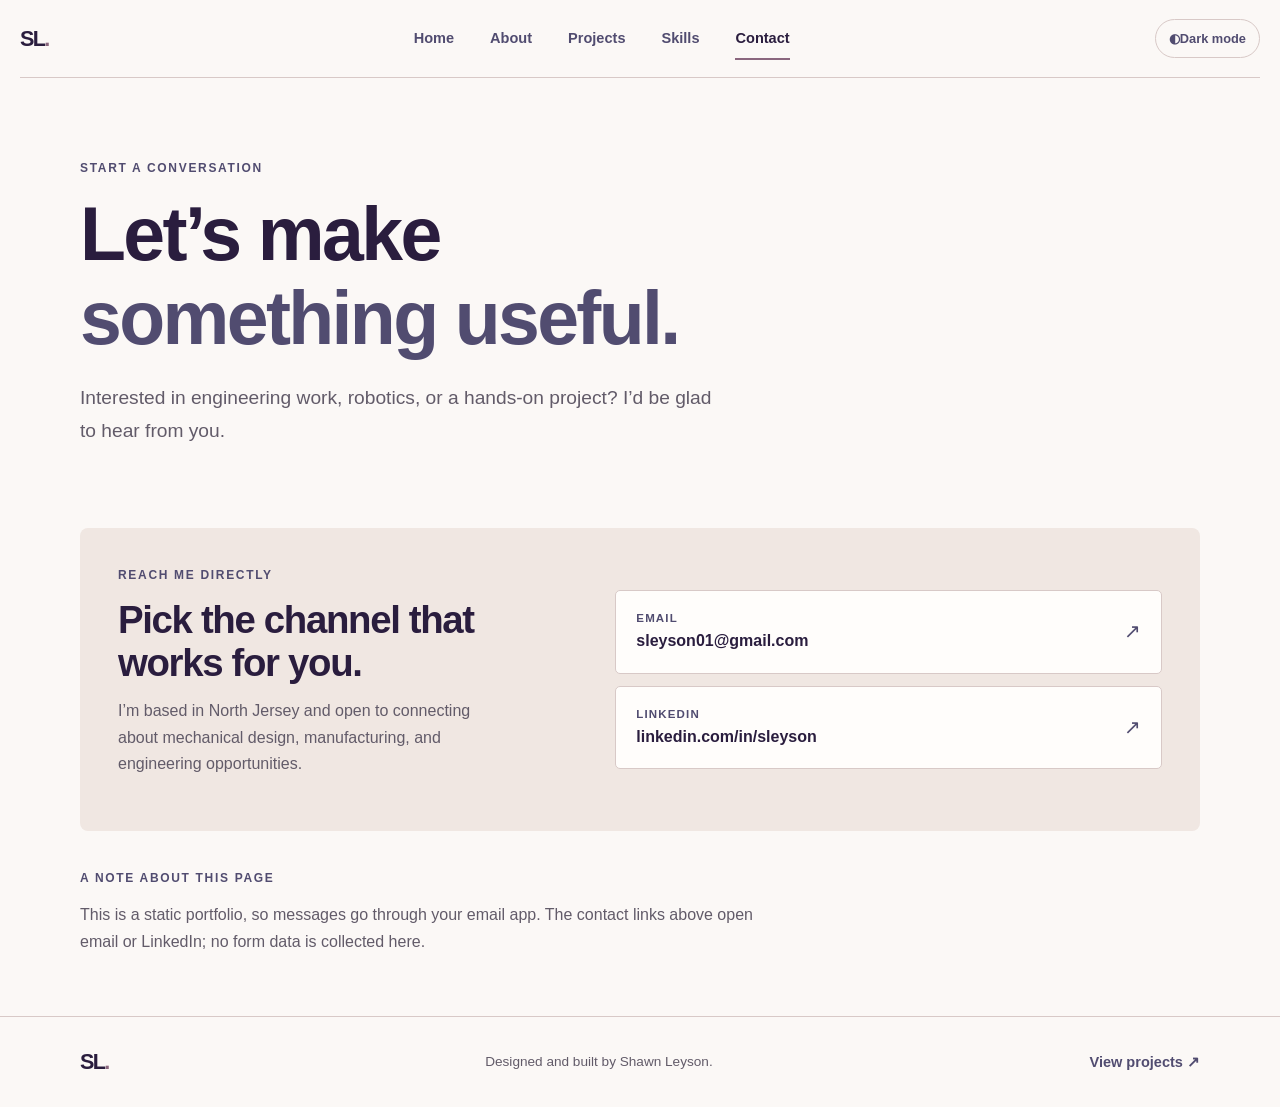
==== contact.html @ 82eadacd "Build editable engineering portfolio website" ====
<!doctype html>
<html lang="en"><head><meta charset="utf-8"><meta name="viewport" content="width=device-width, initial-scale=1"><meta name="description" content="Contact mechanical engineering technology student Shawn Leyson by email or LinkedIn."><title>Contact | Shawn Leyson</title><link rel="stylesheet" href="styles.css"><script src="script.js" defer></script></head>
<body><a class="skip-link" href="#main">Skip to content</a><header class="site-header"><a class="brand" href="index.html" aria-label="Shawn Leyson, home">SL<span>.</span></a><button class="menu-toggle" type="button" aria-expanded="false" aria-controls="site-nav"><span class="menu-icon" aria-hidden="true"></span><span class="sr-only">Open navigation</span></button><nav class="site-nav" id="site-nav" aria-label="Main navigation"><a href="index.html">Home</a><a href="about.html">About</a><a href="projects.html">Projects</a><a href="skills.html">Skills</a><a aria-current="page" href="contact.html">Contact</a></nav><button class="theme-toggle" type="button" aria-pressed="false"><span aria-hidden="true">◐</span> <span class="theme-label">Dark mode</span></button></header>
<main id="main" class="wrap page-main contact-main">
  <!-- MOVEABLE SECTION: introduction. -->
  <section class="page-intro"><p class="eyebrow">Start a conversation</p><h1>Let’s make<br><span>something useful.</span></h1><p class="lede">Interested in engineering work, robotics, or a hands-on project? I’d be glad to hear from you.</p></section>
  <!-- MOVEABLE SECTION: contact links. -->
  <section class="contact-panel"><div><p class="eyebrow">Reach me directly</p><h2>Pick the channel that works for you.</h2><p class="contact-note">I’m based in North Jersey and open to connecting about mechanical design, manufacturing, and engineering opportunities.</p></div><div class="contact-links"><a class="contact-link" href="mailto:sleyson01@gmail.com"><span><small>Email</small><strong>sleyson01@gmail.com</strong></span><span aria-hidden="true">↗</span></a><a class="contact-link" href="https://www.linkedin.com/in/sleyson" target="_blank" rel="noopener noreferrer"><span><small>LinkedIn</small><strong>linkedin.com/in/sleyson</strong></span><span aria-hidden="true">↗</span></a></div></section>
  <section class="contact-footnote"><p class="eyebrow">A note about this page</p><p>This is a static portfolio, so messages go through your email app. The contact links above open email or LinkedIn; no form data is collected here.</p></section>
</main><footer class="site-footer"><div class="wrap footer-inner"><a class="brand" href="index.html">SL<span>.</span></a><p>Designed and built by Shawn Leyson.</p><a href="projects.html">View projects <span aria-hidden="true">↗</span></a></div></footer></body></html>
---- styles.css ----
/* Shawn Leyson portfolio: move sections in the page HTML; edit visual tokens here. */
:root{color-scheme:light;--plum:#2A1D3E;--slate:#514C70;--mauve:#A28EA0;--rose:#C6A8A7;--cream:#F0E7E2;--paper:#FBF8F6;--ink:#2A1D3E;--muted:#625b69;--line:#d8c9c7;--card:#fffdfb;--shadow:0 18px 50px rgba(42,29,62,.09);--max:1120px;--sans:Inter,"Segoe UI",Roboto,"Helvetica Neue",Arial,sans-serif}
*{box-sizing:border-box}html{scroll-behavior:smooth}body{margin:0;background:var(--paper);color:var(--ink);font-family:var(--sans);font-size:16px;line-height:1.65}a{color:inherit}img{display:block;max-width:100%}.wrap{width:min(var(--max),calc(100% - 40px));margin-inline:auto}.sr-only{position:absolute;width:1px;height:1px;padding:0;margin:-1px;overflow:hidden;clip:rect(0,0,0,0);white-space:nowrap;border:0}.skip-link{position:absolute;top:-60px;left:16px;z-index:20;background:var(--plum);color:#fff;padding:10px 16px;border-radius:0 0 8px 8px}.skip-link:focus{top:0}:focus-visible{outline:3px solid #8a5c87;outline-offset:4px;border-radius:3px}
.site-header{min-height:78px;width:min(1280px,calc(100% - 40px));margin:auto;display:flex;align-items:center;gap:28px;border-bottom:1px solid var(--line)}.brand{font-size:1.35rem;font-weight:850;letter-spacing:-.08em;text-decoration:none;color:var(--plum)}.brand span{color:#8a667e}.site-nav{display:flex;align-items:center;justify-content:center;gap:clamp(15px,3vw,36px);margin-inline:auto}.site-nav a,.site-footer a:not(.brand){font-size:.91rem;text-decoration:none;color:var(--slate);font-weight:650}.site-nav a:hover,.site-nav a[aria-current=page]{color:var(--plum)}.site-nav a[aria-current=page]{box-shadow:inset 0 -2px #8a667e;padding-block:9px}.theme-toggle,.menu-toggle{font:inherit;color:var(--slate);background:transparent;border:1px solid var(--line);border-radius:999px;padding:8px 13px;cursor:pointer}.theme-toggle{display:none;font-size:.8rem;font-weight:650}.js-enabled .theme-toggle{display:inline-flex}.menu-toggle{display:none}
h1,h2,h3,p{margin-top:0}h1,h2,h3{line-height:1.12;letter-spacing:-.035em}h1{font-size:clamp(2.8rem,7vw,5.25rem);margin-bottom:22px;font-weight:800}h1 span,.page-intro h1 span{color:var(--slate)}h2{font-size:clamp(1.8rem,4vw,2.8rem);margin-bottom:14px}h3{font-size:1.28rem;margin-bottom:9px}p{margin-bottom:16px}.eyebrow,.card-kicker{font-size:.75rem;text-transform:uppercase;letter-spacing:.14em;font-weight:750;color:var(--slate)}.eyebrow{margin-bottom:13px}.lede{font-size:clamp(1.06rem,1.5vw,1.23rem);line-height:1.7;color:var(--muted);max-width:650px}.hero{display:grid;grid-template-columns:1.12fr .88fr;gap:52px;align-items:center;padding-block:88px 100px;min-height:570px}.hero-copy{padding-block:15px}.hero-art{height:340px;position:relative;display:grid;place-items:center;background:radial-gradient(ellipse at center,rgba(198,168,167,.42),rgba(240,231,226,.14) 62%,transparent 63%);overflow:hidden}.orbit{position:absolute;border:1px solid rgba(81,76,112,.28);border-radius:50%;transform:rotate(-24deg)}.orbit-one{width:360px;height:145px}.orbit-two{width:290px;height:245px;transform:rotate(35deg)}.gear{position:absolute;color:var(--plum);filter:drop-shadow(0 16px 20px rgba(42,29,62,.16));line-height:1}.gear-large{font-size:165px;transform:rotate(12deg)}.gear-small{font-size:70px;left:18%;top:19%;color:var(--slate)}.art-label{position:absolute;right:3%;bottom:14%;padding:7px 12px;background:var(--paper);border:1px solid var(--line);border-radius:20px;font-size:.68rem;text-transform:uppercase;letter-spacing:.13em;color:var(--slate);font-weight:700}.button-row{display:flex;align-items:center;gap:25px;flex-wrap:wrap;margin-top:28px}.button{min-height:48px;display:inline-flex;align-items:center;justify-content:center;gap:16px;padding:12px 20px;border-radius:5px;text-decoration:none;font-size:.91rem;font-weight:700;transition:transform .18s ease,background .18s ease}.button:hover{transform:translateY(-2px)}.button-primary{background:var(--plum);color:#fff}.button-primary:hover{background:#403052}.button-light{background:var(--cream);color:var(--plum)}.text-link{font-weight:700;text-decoration:none;color:var(--slate);font-size:.92rem}.text-link:hover{text-decoration:underline;text-underline-offset:4px}
.section{padding-block:30px 100px}.section-heading{display:flex;align-items:end;justify-content:space-between;gap:24px;margin-bottom:28px}.section-heading h2{margin-bottom:0}.project-grid{display:grid;grid-template-columns:repeat(3,1fr);gap:20px}.project-card{position:relative;background:var(--card);border:1px solid var(--line);border-radius:8px;overflow:hidden;text-decoration:none;box-shadow:0 5px 20px rgba(42,29,62,.04);transition:transform .2s ease,box-shadow .2s ease}.project-card:hover{transform:translateY(-4px);box-shadow:var(--shadow)}.project-card img{width:100%;height:210px;object-fit:cover;background:var(--cream)}.card-body{padding:22px 22px 24px}.card-kicker{font-size:.67rem}.card-body h3{margin:9px 0}.card-body p{font-size:.92rem;line-height:1.58;color:var(--muted);margin:0;max-width:35ch}.card-arrow{position:absolute;right:22px;bottom:20px;color:var(--slate);font-size:1.1rem}.statement-band{background:var(--plum);color:#fff;padding-block:68px}.statement-inner{max-width:var(--max)}.statement-band .eyebrow{color:var(--rose)}.statement{font-size:clamp(2rem,4vw,3.4rem);line-height:1.28;letter-spacing:-.035em;font-weight:650;max-width:850px;margin-bottom:28px}.statement em{font-style:normal;color:#dec9c8}.cta{padding:64px 0;display:flex;align-items:center;justify-content:space-between;gap:24px}.cta h2{max-width:680px;margin-bottom:0}.site-footer{border-top:1px solid var(--line)}.footer-inner{min-height:90px;display:flex;align-items:center;justify-content:space-between;gap:20px}.footer-inner p{font-size:.85rem;color:var(--muted);margin:0}.footer-inner a:not(.brand){font-weight:700;text-decoration:none}
.page-main{padding-top:66px}.page-intro{padding:15px 0 64px;max-width:820px}.page-intro h1{font-size:clamp(2.7rem,6vw,4.7rem)}.content-section{padding:38px 0 55px;border-top:1px solid var(--line)}.timeline{display:grid;gap:0}.timeline-item{display:grid;grid-template-columns:145px 1fr;gap:26px;padding:24px 0;border-bottom:1px solid var(--line)}.timeline-date{font-size:.82rem;font-weight:750;color:var(--slate);padding-top:2px}.timeline-item h3{margin-bottom:7px}.subhead{color:var(--slate);font-weight:650;font-size:.94rem;margin-bottom:9px}.timeline-item p:last-child{color:var(--muted);margin-bottom:0}.experience-grid{display:grid;grid-template-columns:repeat(2,1fr);gap:20px}.info-card,.skill-card{padding:26px;border-radius:7px;border:1px solid var(--line);background:var(--card)}.info-card .card-kicker{display:block;margin-bottom:11px}.info-card ul,.project-copy ul{color:var(--muted);padding-left:20px;margin:14px 0 0}.info-card li,.project-copy li{padding-left:3px;margin-bottom:7px}.two-column{display:grid;grid-template-columns:1fr 1fr;gap:50px}.two-column p{color:var(--muted)}
.project-list{display:grid;gap:26px}.project-feature{display:grid;grid-template-columns:.82fr 1.18fr;gap:36px;align-items:center;padding:28px;background:var(--card);border:1px solid var(--line);border-radius:8px;scroll-margin-top:24px}.project-feature:nth-child(even){grid-template-columns:1.18fr .82fr}.project-feature:nth-child(even)>img{order:2}.project-feature>img{width:100%;aspect-ratio:1.12;object-fit:cover;border-radius:5px;background:var(--cream)}.project-copy h2{margin:7px 0}.project-copy .subhead{margin-bottom:14px}.project-copy>p:not(.eyebrow):not(.subhead):not(.project-result){color:var(--muted)}.project-copy ul{margin-top:12px}.project-result{border-left:3px solid var(--rose);padding:11px 14px;margin:18px 0 0;background:rgba(240,231,226,.55);font-size:.91rem;font-weight:650}.skill-grid{display:grid;grid-template-columns:repeat(2,1fr);gap:18px}.skill-card{position:relative;min-height:240px;padding:30px}.skill-number{display:inline-grid;place-items:center;width:35px;height:35px;border-radius:50%;background:var(--cream);color:var(--slate);font-size:.77rem;font-weight:800;margin-bottom:20px}.skill-card h2{font-size:1.65rem}.skill-card p{color:var(--muted);max-width:55ch}.tag-list{list-style:none;padding:0;margin:20px 0 0;display:flex;flex-wrap:wrap;gap:8px}.tag-list li{border:1px solid var(--line);border-radius:30px;padding:5px 11px;font-size:.78rem;color:var(--slate);background:var(--paper)}.skill-card-note{background:var(--cream)}.skill-card-note .text-link{display:inline-block;margin-top:10px}
.contact-main{padding-bottom:40px}.contact-panel{display:grid;grid-template-columns:.9fr 1.1fr;gap:50px;padding:38px;background:var(--cream);border-radius:8px}.contact-panel h2{font-size:clamp(1.7rem,3vw,2.45rem)}.contact-note{color:var(--muted);max-width:40ch}.contact-links{display:grid;align-content:center;gap:12px}.contact-link{display:flex;align-items:center;justify-content:space-between;gap:15px;padding:18px 20px;background:var(--card);border:1px solid var(--line);border-radius:5px;text-decoration:none}.contact-link small,.contact-link strong{display:block}.contact-link small{color:var(--slate);font-size:.72rem;text-transform:uppercase;letter-spacing:.1em;font-weight:750}.contact-link strong{font-size:1rem;overflow-wrap:anywhere}.contact-link>span:last-child{font-size:1.25rem;color:var(--slate)}.contact-footnote{padding:38px 0 5px;max-width:700px}.contact-footnote p:last-child{color:var(--muted)}
body.dark{color-scheme:dark;--paper:#211a2d;--cream:#342941;--ink:#f1e9e5;--slate:#d1bfce;--muted:#c7bdc9;--line:#594d62;--card:#2b2337;--plum:#1a1423;--rose:#b69cae;--shadow:0 18px 50px rgba(0,0,0,.25)}body.dark .site-header,body.dark .site-footer{border-color:var(--line)}body.dark .brand{color:#f1e9e5}body.dark .button-primary{background:#8a6f8f;color:#fff}body.dark .button-primary:hover{background:#9b80a0}body.dark .statement-band{background:#17121e}body.dark .project-result{background:rgba(198,168,167,.12)}body.dark .gear{color:#d8c9dc}body.dark .orbit{border-color:rgba(209,191,206,.38)}body.dark .art-label{background:#2b2337;color:var(--ink)}body.dark .theme-toggle{color:var(--ink)}
@media(min-width:1200px){.hero{padding-block:100px 120px}}@media(max-width:760px){.wrap{width:min(var(--max),calc(100% - 36px))}.site-header{width:calc(100% - 36px);min-height:70px;gap:12px;position:relative;flex-wrap:wrap;padding-block:10px}.brand{margin-right:auto}body.js-enabled .menu-toggle{display:inline-flex;order:2;width:42px;height:42px;align-items:center;justify-content:center}.menu-icon,.menu-icon:before,.menu-icon:after{display:block;width:17px;height:2px;background:var(--plum);position:relative}.menu-icon:before,.menu-icon:after{content:"";position:absolute;left:0}.menu-icon:before{top:-6px}.menu-icon:after{top:6px}.menu-toggle[aria-expanded=true] .menu-icon{background:transparent}.menu-toggle[aria-expanded=true] .menu-icon:before{top:0;transform:rotate(45deg)}.menu-toggle[aria-expanded=true] .menu-icon:after{top:0;transform:rotate(-45deg)}.site-nav{order:4;display:flex;flex-wrap:wrap;gap:7px 16px;width:100%;padding:8px 0 12px}.site-nav a{padding:6px 2px}.site-nav a[aria-current=page]{box-shadow:none}.theme-toggle{order:3;padding:8px 10px;font-size:0}.theme-toggle>span:first-child{font-size:1rem}body.js-enabled .site-nav{display:none;position:absolute;z-index:10;left:0;right:0;top:69px;width:auto;padding:14px 18px 18px;background:var(--paper);border:1px solid var(--line);border-radius:0 0 7px 7px;box-shadow:var(--shadow);align-items:stretch}body.js-enabled .site-nav.is-open{display:grid;gap:0}body.js-enabled .site-nav a{padding:11px 4px}.hero{grid-template-columns:1fr;gap:10px;padding-block:64px 50px;min-height:0}.hero-art{height:230px;grid-row:1}.gear-large{font-size:130px}.gear-small{font-size:54px}.orbit-one{width:300px;height:120px}.orbit-two{width:245px;height:200px}.art-label{bottom:7%}.hero-copy{padding:5px 0 15px}.project-grid{grid-template-columns:1fr}.project-card img{height:230px}.section{padding-block:30px 70px}.section-heading{align-items:start}.cta{padding:48px 0;align-items:start;flex-direction:column}.footer-inner{padding-block:18px;flex-wrap:wrap}.footer-inner p{order:3;width:100%}.page-main{padding-top:48px}.page-intro{padding-bottom:42px}.timeline-item{grid-template-columns:1fr;gap:7px}.experience-grid,.two-column,.skill-grid{grid-template-columns:1fr}.two-column{gap:18px}.project-feature,.project-feature:nth-child(even){grid-template-columns:1fr;gap:22px;padding:18px}.project-feature:nth-child(even)>img{order:0}.project-feature>img{aspect-ratio:1.35}.contact-panel{grid-template-columns:1fr;gap:24px;padding:25px 20px}}
@media(prefers-reduced-motion:reduce){html{scroll-behavior:auto}*,*::before,*::after{transition:none!important;animation:none!important}}
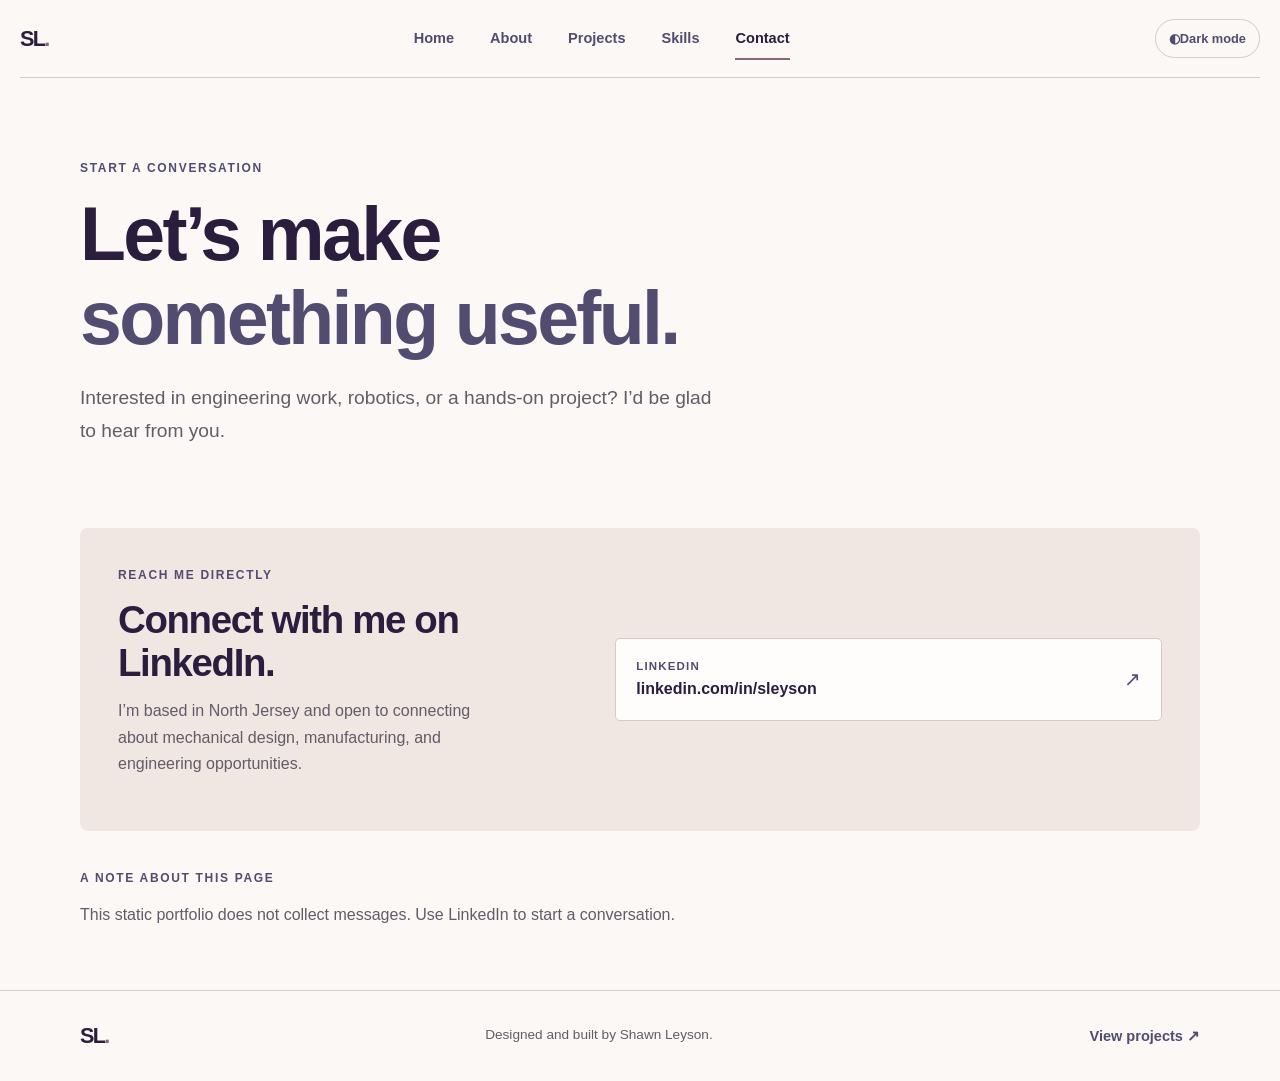
==== commit 18f6a514: "Remove email address from contact page" ====
--- a/contact.html
+++ b/contact.html
@@ -1,10 +1,46 @@
 <!doctype html>
-<html lang="en"><head><meta charset="utf-8"><meta name="viewport" content="width=device-width, initial-scale=1"><meta name="description" content="Contact mechanical engineering technology student Shawn Leyson by email or LinkedIn."><title>Contact | Shawn Leyson</title><link rel="stylesheet" href="styles.css"><script src="script.js" defer></script></head>
-<body><a class="skip-link" href="#main">Skip to content</a><header class="site-header"><a class="brand" href="index.html" aria-label="Shawn Leyson, home">SL<span>.</span></a><button class="menu-toggle" type="button" aria-expanded="false" aria-controls="site-nav"><span class="menu-icon" aria-hidden="true"></span><span class="sr-only">Open navigation</span></button><nav class="site-nav" id="site-nav" aria-label="Main navigation"><a href="index.html">Home</a><a href="about.html">About</a><a href="projects.html">Projects</a><a href="skills.html">Skills</a><a aria-current="page" href="contact.html">Contact</a></nav><button class="theme-toggle" type="button" aria-pressed="false"><span aria-hidden="true">◐</span> <span class="theme-label">Dark mode</span></button></header>
-<main id="main" class="wrap page-main contact-main">
-  <!-- MOVEABLE SECTION: introduction. -->
-  <section class="page-intro"><p class="eyebrow">Start a conversation</p><h1>Let’s make<br><span>something useful.</span></h1><p class="lede">Interested in engineering work, robotics, or a hands-on project? I’d be glad to hear from you.</p></section>
-  <!-- MOVEABLE SECTION: contact links. -->
-  <section class="contact-panel"><div><p class="eyebrow">Reach me directly</p><h2>Pick the channel that works for you.</h2><p class="contact-note">I’m based in North Jersey and open to connecting about mechanical design, manufacturing, and engineering opportunities.</p></div><div class="contact-links"><a class="contact-link" href="mailto:sleyson01@gmail.com"><span><small>Email</small><strong>sleyson01@gmail.com</strong></span><span aria-hidden="true">↗</span></a><a class="contact-link" href="https://www.linkedin.com/in/sleyson" target="_blank" rel="noopener noreferrer"><span><small>LinkedIn</small><strong>linkedin.com/in/sleyson</strong></span><span aria-hidden="true">↗</span></a></div></section>
-  <section class="contact-footnote"><p class="eyebrow">A note about this page</p><p>This is a static portfolio, so messages go through your email app. The contact links above open email or LinkedIn; no form data is collected here.</p></section>
-</main><footer class="site-footer"><div class="wrap footer-inner"><a class="brand" href="index.html">SL<span>.</span></a><p>Designed and built by Shawn Leyson.</p><a href="projects.html">View projects <span aria-hidden="true">↗</span></a></div></footer></body></html>
+<html lang="en">
+<head>
+  <meta charset="utf-8">
+  <meta name="viewport" content="width=device-width, initial-scale=1">
+  <meta name="description" content="Connect with mechanical engineering technology student Shawn Leyson on LinkedIn.">
+  <title>Contact | Shawn Leyson</title>
+  <link rel="stylesheet" href="styles.css">
+  <script src="script.js" defer></script>
+</head>
+<body>
+  <a class="skip-link" href="#main">Skip to content</a>
+  <header class="site-header">
+    <a class="brand" href="index.html" aria-label="Shawn Leyson, home">SL<span>.</span></a>
+    <button class="menu-toggle" type="button" aria-expanded="false" aria-controls="site-nav"><span class="menu-icon" aria-hidden="true"></span><span class="sr-only">Open navigation</span></button>
+    <nav class="site-nav" id="site-nav" aria-label="Main navigation">
+      <a href="index.html">Home</a><a href="about.html">About</a><a href="projects.html">Projects</a><a href="skills.html">Skills</a><a aria-current="page" href="contact.html">Contact</a>
+    </nav>
+    <button class="theme-toggle" type="button" aria-pressed="false"><span aria-hidden="true">◐</span> <span class="theme-label">Dark mode</span></button>
+  </header>
+  <main id="main" class="wrap page-main contact-main">
+    <!-- MOVEABLE SECTION: introduction. -->
+    <section class="page-intro">
+      <p class="eyebrow">Start a conversation</p>
+      <h1>Let’s make<br><span>something useful.</span></h1>
+      <p class="lede">Interested in engineering work, robotics, or a hands-on project? I’d be glad to hear from you.</p>
+    </section>
+    <!-- MOVEABLE SECTION: contact links. -->
+    <section class="contact-panel">
+      <div>
+        <p class="eyebrow">Reach me directly</p>
+        <h2>Connect with me on LinkedIn.</h2>
+        <p class="contact-note">I’m based in North Jersey and open to connecting about mechanical design, manufacturing, and engineering opportunities.</p>
+      </div>
+      <div class="contact-links">
+        <a class="contact-link" href="https://www.linkedin.com/in/sleyson" target="_blank" rel="noopener noreferrer"><span><small>LinkedIn</small><strong>linkedin.com/in/sleyson</strong></span><span aria-hidden="true">↗</span></a>
+      </div>
+    </section>
+    <section class="contact-footnote">
+      <p class="eyebrow">A note about this page</p>
+      <p>This static portfolio does not collect messages. Use LinkedIn to start a conversation.</p>
+    </section>
+  </main>
+  <footer class="site-footer"><div class="wrap footer-inner"><a class="brand" href="index.html">SL<span>.</span></a><p>Designed and built by Shawn Leyson.</p><a href="projects.html">View projects <span aria-hidden="true">↗</span></a></div></footer>
+</body>
+</html>
--- a/styles.css
+++ b/styles.css
@@ -5,8 +5,8 @@
 h1,h2,h3,p{margin-top:0}h1,h2,h3{line-height:1.12;letter-spacing:-.035em}h1{font-size:clamp(2.8rem,7vw,5.25rem);margin-bottom:22px;font-weight:800}h1 span,.page-intro h1 span{color:var(--slate)}h2{font-size:clamp(1.8rem,4vw,2.8rem);margin-bottom:14px}h3{font-size:1.28rem;margin-bottom:9px}p{margin-bottom:16px}.eyebrow,.card-kicker{font-size:.75rem;text-transform:uppercase;letter-spacing:.14em;font-weight:750;color:var(--slate)}.eyebrow{margin-bottom:13px}.lede{font-size:clamp(1.06rem,1.5vw,1.23rem);line-height:1.7;color:var(--muted);max-width:650px}.hero{display:grid;grid-template-columns:1.12fr .88fr;gap:52px;align-items:center;padding-block:88px 100px;min-height:570px}.hero-copy{padding-block:15px}.hero-art{height:340px;position:relative;display:grid;place-items:center;background:radial-gradient(ellipse at center,rgba(198,168,167,.42),rgba(240,231,226,.14) 62%,transparent 63%);overflow:hidden}.orbit{position:absolute;border:1px solid rgba(81,76,112,.28);border-radius:50%;transform:rotate(-24deg)}.orbit-one{width:360px;height:145px}.orbit-two{width:290px;height:245px;transform:rotate(35deg)}.gear{position:absolute;color:var(--plum);filter:drop-shadow(0 16px 20px rgba(42,29,62,.16));line-height:1}.gear-large{font-size:165px;transform:rotate(12deg)}.gear-small{font-size:70px;left:18%;top:19%;color:var(--slate)}.art-label{position:absolute;right:3%;bottom:14%;padding:7px 12px;background:var(--paper);border:1px solid var(--line);border-radius:20px;font-size:.68rem;text-transform:uppercase;letter-spacing:.13em;color:var(--slate);font-weight:700}.button-row{display:flex;align-items:center;gap:25px;flex-wrap:wrap;margin-top:28px}.button{min-height:48px;display:inline-flex;align-items:center;justify-content:center;gap:16px;padding:12px 20px;border-radius:5px;text-decoration:none;font-size:.91rem;font-weight:700;transition:transform .18s ease,background .18s ease}.button:hover{transform:translateY(-2px)}.button-primary{background:var(--plum);color:#fff}.button-primary:hover{background:#403052}.button-light{background:var(--cream);color:var(--plum)}.text-link{font-weight:700;text-decoration:none;color:var(--slate);font-size:.92rem}.text-link:hover{text-decoration:underline;text-underline-offset:4px}
 .section{padding-block:30px 100px}.section-heading{display:flex;align-items:end;justify-content:space-between;gap:24px;margin-bottom:28px}.section-heading h2{margin-bottom:0}.project-grid{display:grid;grid-template-columns:repeat(3,1fr);gap:20px}.project-card{position:relative;background:var(--card);border:1px solid var(--line);border-radius:8px;overflow:hidden;text-decoration:none;box-shadow:0 5px 20px rgba(42,29,62,.04);transition:transform .2s ease,box-shadow .2s ease}.project-card:hover{transform:translateY(-4px);box-shadow:var(--shadow)}.project-card img{width:100%;height:210px;object-fit:cover;background:var(--cream)}.card-body{padding:22px 22px 24px}.card-kicker{font-size:.67rem}.card-body h3{margin:9px 0}.card-body p{font-size:.92rem;line-height:1.58;color:var(--muted);margin:0;max-width:35ch}.card-arrow{position:absolute;right:22px;bottom:20px;color:var(--slate);font-size:1.1rem}.statement-band{background:var(--plum);color:#fff;padding-block:68px}.statement-inner{max-width:var(--max)}.statement-band .eyebrow{color:var(--rose)}.statement{font-size:clamp(2rem,4vw,3.4rem);line-height:1.28;letter-spacing:-.035em;font-weight:650;max-width:850px;margin-bottom:28px}.statement em{font-style:normal;color:#dec9c8}.cta{padding:64px 0;display:flex;align-items:center;justify-content:space-between;gap:24px}.cta h2{max-width:680px;margin-bottom:0}.site-footer{border-top:1px solid var(--line)}.footer-inner{min-height:90px;display:flex;align-items:center;justify-content:space-between;gap:20px}.footer-inner p{font-size:.85rem;color:var(--muted);margin:0}.footer-inner a:not(.brand){font-weight:700;text-decoration:none}
 .page-main{padding-top:66px}.page-intro{padding:15px 0 64px;max-width:820px}.page-intro h1{font-size:clamp(2.7rem,6vw,4.7rem)}.content-section{padding:38px 0 55px;border-top:1px solid var(--line)}.timeline{display:grid;gap:0}.timeline-item{display:grid;grid-template-columns:145px 1fr;gap:26px;padding:24px 0;border-bottom:1px solid var(--line)}.timeline-date{font-size:.82rem;font-weight:750;color:var(--slate);padding-top:2px}.timeline-item h3{margin-bottom:7px}.subhead{color:var(--slate);font-weight:650;font-size:.94rem;margin-bottom:9px}.timeline-item p:last-child{color:var(--muted);margin-bottom:0}.experience-grid{display:grid;grid-template-columns:repeat(2,1fr);gap:20px}.info-card,.skill-card{padding:26px;border-radius:7px;border:1px solid var(--line);background:var(--card)}.info-card .card-kicker{display:block;margin-bottom:11px}.info-card ul,.project-copy ul{color:var(--muted);padding-left:20px;margin:14px 0 0}.info-card li,.project-copy li{padding-left:3px;margin-bottom:7px}.two-column{display:grid;grid-template-columns:1fr 1fr;gap:50px}.two-column p{color:var(--muted)}
-.project-list{display:grid;gap:26px}.project-feature{display:grid;grid-template-columns:.82fr 1.18fr;gap:36px;align-items:center;padding:28px;background:var(--card);border:1px solid var(--line);border-radius:8px;scroll-margin-top:24px}.project-feature:nth-child(even){grid-template-columns:1.18fr .82fr}.project-feature:nth-child(even)>img{order:2}.project-feature>img{width:100%;aspect-ratio:1.12;object-fit:cover;border-radius:5px;background:var(--cream)}.project-copy h2{margin:7px 0}.project-copy .subhead{margin-bottom:14px}.project-copy>p:not(.eyebrow):not(.subhead):not(.project-result){color:var(--muted)}.project-copy ul{margin-top:12px}.project-result{border-left:3px solid var(--rose);padding:11px 14px;margin:18px 0 0;background:rgba(240,231,226,.55);font-size:.91rem;font-weight:650}.skill-grid{display:grid;grid-template-columns:repeat(2,1fr);gap:18px}.skill-card{position:relative;min-height:240px;padding:30px}.skill-number{display:inline-grid;place-items:center;width:35px;height:35px;border-radius:50%;background:var(--cream);color:var(--slate);font-size:.77rem;font-weight:800;margin-bottom:20px}.skill-card h2{font-size:1.65rem}.skill-card p{color:var(--muted);max-width:55ch}.tag-list{list-style:none;padding:0;margin:20px 0 0;display:flex;flex-wrap:wrap;gap:8px}.tag-list li{border:1px solid var(--line);border-radius:30px;padding:5px 11px;font-size:.78rem;color:var(--slate);background:var(--paper)}.skill-card-note{background:var(--cream)}.skill-card-note .text-link{display:inline-block;margin-top:10px}
+.project-list{display:grid;gap:26px}.project-feature{display:grid;grid-template-columns:.95fr 1.05fr;gap:36px;align-items:center;padding:28px;background:var(--card);border:1px solid var(--line);border-radius:8px;scroll-margin-top:24px}.project-feature:nth-child(even){grid-template-columns:1.05fr .95fr}.project-feature:nth-child(even)>.project-gallery{order:2}.project-gallery{display:grid;grid-template-columns:repeat(2,minmax(0,1fr));gap:10px}.project-gallery figure{min-width:0;margin:0}.project-gallery img{width:100%;aspect-ratio:1/1;object-fit:contain;border-radius:5px;background:var(--cream)}.project-gallery figcaption{margin-top:7px;color:var(--muted);font-size:.72rem;line-height:1.4}.project-copy h2{margin:7px 0}.project-copy .subhead{margin-bottom:14px}.project-copy>p:not(.eyebrow):not(.subhead):not(.project-result){color:var(--muted)}.project-copy ul{margin-top:12px}.project-result{border-left:3px solid var(--rose);padding:11px 14px;margin:18px 0 0;background:rgba(240,231,226,.55);font-size:.91rem;font-weight:650}.skill-grid{display:grid;grid-template-columns:repeat(2,1fr);gap:18px}.skill-card{position:relative;min-height:240px;padding:30px}.skill-number{display:inline-grid;place-items:center;width:35px;height:35px;border-radius:50%;background:var(--cream);color:var(--slate);font-size:.77rem;font-weight:800;margin-bottom:20px}.skill-card h2{font-size:1.65rem}.skill-card p{color:var(--muted);max-width:55ch}.tag-list{list-style:none;padding:0;margin:20px 0 0;display:flex;flex-wrap:wrap;gap:8px}.tag-list li{border:1px solid var(--line);border-radius:30px;padding:5px 11px;font-size:.78rem;color:var(--slate);background:var(--paper)}.skill-card-note{background:var(--cream)}.skill-card-note .text-link{display:inline-block;margin-top:10px}
 .contact-main{padding-bottom:40px}.contact-panel{display:grid;grid-template-columns:.9fr 1.1fr;gap:50px;padding:38px;background:var(--cream);border-radius:8px}.contact-panel h2{font-size:clamp(1.7rem,3vw,2.45rem)}.contact-note{color:var(--muted);max-width:40ch}.contact-links{display:grid;align-content:center;gap:12px}.contact-link{display:flex;align-items:center;justify-content:space-between;gap:15px;padding:18px 20px;background:var(--card);border:1px solid var(--line);border-radius:5px;text-decoration:none}.contact-link small,.contact-link strong{display:block}.contact-link small{color:var(--slate);font-size:.72rem;text-transform:uppercase;letter-spacing:.1em;font-weight:750}.contact-link strong{font-size:1rem;overflow-wrap:anywhere}.contact-link>span:last-child{font-size:1.25rem;color:var(--slate)}.contact-footnote{padding:38px 0 5px;max-width:700px}.contact-footnote p:last-child{color:var(--muted)}
 body.dark{color-scheme:dark;--paper:#211a2d;--cream:#342941;--ink:#f1e9e5;--slate:#d1bfce;--muted:#c7bdc9;--line:#594d62;--card:#2b2337;--plum:#1a1423;--rose:#b69cae;--shadow:0 18px 50px rgba(0,0,0,.25)}body.dark .site-header,body.dark .site-footer{border-color:var(--line)}body.dark .brand{color:#f1e9e5}body.dark .button-primary{background:#8a6f8f;color:#fff}body.dark .button-primary:hover{background:#9b80a0}body.dark .statement-band{background:#17121e}body.dark .project-result{background:rgba(198,168,167,.12)}body.dark .gear{color:#d8c9dc}body.dark .orbit{border-color:rgba(209,191,206,.38)}body.dark .art-label{background:#2b2337;color:var(--ink)}body.dark .theme-toggle{color:var(--ink)}
-@media(min-width:1200px){.hero{padding-block:100px 120px}}@media(max-width:760px){.wrap{width:min(var(--max),calc(100% - 36px))}.site-header{width:calc(100% - 36px);min-height:70px;gap:12px;position:relative;flex-wrap:wrap;padding-block:10px}.brand{margin-right:auto}body.js-enabled .menu-toggle{display:inline-flex;order:2;width:42px;height:42px;align-items:center;justify-content:center}.menu-icon,.menu-icon:before,.menu-icon:after{display:block;width:17px;height:2px;background:var(--plum);position:relative}.menu-icon:before,.menu-icon:after{content:"";position:absolute;left:0}.menu-icon:before{top:-6px}.menu-icon:after{top:6px}.menu-toggle[aria-expanded=true] .menu-icon{background:transparent}.menu-toggle[aria-expanded=true] .menu-icon:before{top:0;transform:rotate(45deg)}.menu-toggle[aria-expanded=true] .menu-icon:after{top:0;transform:rotate(-45deg)}.site-nav{order:4;display:flex;flex-wrap:wrap;gap:7px 16px;width:100%;padding:8px 0 12px}.site-nav a{padding:6px 2px}.site-nav a[aria-current=page]{box-shadow:none}.theme-toggle{order:3;padding:8px 10px;font-size:0}.theme-toggle>span:first-child{font-size:1rem}body.js-enabled .site-nav{display:none;position:absolute;z-index:10;left:0;right:0;top:69px;width:auto;padding:14px 18px 18px;background:var(--paper);border:1px solid var(--line);border-radius:0 0 7px 7px;box-shadow:var(--shadow);align-items:stretch}body.js-enabled .site-nav.is-open{display:grid;gap:0}body.js-enabled .site-nav a{padding:11px 4px}.hero{grid-template-columns:1fr;gap:10px;padding-block:64px 50px;min-height:0}.hero-art{height:230px;grid-row:1}.gear-large{font-size:130px}.gear-small{font-size:54px}.orbit-one{width:300px;height:120px}.orbit-two{width:245px;height:200px}.art-label{bottom:7%}.hero-copy{padding:5px 0 15px}.project-grid{grid-template-columns:1fr}.project-card img{height:230px}.section{padding-block:30px 70px}.section-heading{align-items:start}.cta{padding:48px 0;align-items:start;flex-direction:column}.footer-inner{padding-block:18px;flex-wrap:wrap}.footer-inner p{order:3;width:100%}.page-main{padding-top:48px}.page-intro{padding-bottom:42px}.timeline-item{grid-template-columns:1fr;gap:7px}.experience-grid,.two-column,.skill-grid{grid-template-columns:1fr}.two-column{gap:18px}.project-feature,.project-feature:nth-child(even){grid-template-columns:1fr;gap:22px;padding:18px}.project-feature:nth-child(even)>img{order:0}.project-feature>img{aspect-ratio:1.35}.contact-panel{grid-template-columns:1fr;gap:24px;padding:25px 20px}}
+@media(min-width:1200px){.hero{padding-block:100px 120px}}@media(max-width:760px){.wrap{width:min(var(--max),calc(100% - 36px))}.site-header{width:calc(100% - 36px);min-height:70px;gap:12px;position:relative;flex-wrap:wrap;padding-block:10px}.brand{margin-right:auto}body.js-enabled .menu-toggle{display:inline-flex;order:2;width:42px;height:42px;align-items:center;justify-content:center}.menu-icon,.menu-icon:before,.menu-icon:after{display:block;width:17px;height:2px;background:var(--plum);position:relative}.menu-icon:before,.menu-icon:after{content:"";position:absolute;left:0}.menu-icon:before{top:-6px}.menu-icon:after{top:6px}.menu-toggle[aria-expanded=true] .menu-icon{background:transparent}.menu-toggle[aria-expanded=true] .menu-icon:before{top:0;transform:rotate(45deg)}.menu-toggle[aria-expanded=true] .menu-icon:after{top:0;transform:rotate(-45deg)}.site-nav{order:4;display:flex;flex-wrap:wrap;gap:7px 16px;width:100%;padding:8px 0 12px}.site-nav a{padding:6px 2px}.site-nav a[aria-current=page]{box-shadow:none}.theme-toggle{order:3;padding:8px 10px;font-size:0}.theme-toggle>span:first-child{font-size:1rem}body.js-enabled .site-nav{display:none;position:absolute;z-index:10;left:0;right:0;top:69px;width:auto;padding:14px 18px 18px;background:var(--paper);border:1px solid var(--line);border-radius:0 0 7px 7px;box-shadow:var(--shadow);align-items:stretch}body.js-enabled .site-nav.is-open{display:grid;gap:0}body.js-enabled .site-nav a{padding:11px 4px}.hero{grid-template-columns:1fr;gap:10px;padding-block:64px 50px;min-height:0}.hero-art{height:230px;grid-row:1}.gear-large{font-size:130px}.gear-small{font-size:54px}.orbit-one{width:300px;height:120px}.orbit-two{width:245px;height:200px}.art-label{bottom:7%}.hero-copy{padding:5px 0 15px}.project-grid{grid-template-columns:1fr}.project-card img{height:230px}.section{padding-block:30px 70px}.section-heading{align-items:start}.cta{padding:48px 0;align-items:start;flex-direction:column}.footer-inner{padding-block:18px;flex-wrap:wrap}.footer-inner p{order:3;width:100%}.page-main{padding-top:48px}.page-intro{padding-bottom:42px}.timeline-item{grid-template-columns:1fr;gap:7px}.experience-grid,.two-column,.skill-grid{grid-template-columns:1fr}.two-column{gap:18px}.project-feature,.project-feature:nth-child(even){grid-template-columns:1fr;gap:22px;padding:18px}.project-feature:nth-child(even)>.project-gallery{order:0}.project-gallery{grid-template-columns:repeat(2,minmax(0,1fr));gap:8px}.project-gallery figcaption{font-size:.68rem}.contact-panel{grid-template-columns:1fr;gap:24px;padding:25px 20px}}
 @media(prefers-reduced-motion:reduce){html{scroll-behavior:auto}*,*::before,*::after{transition:none!important;animation:none!important}}
